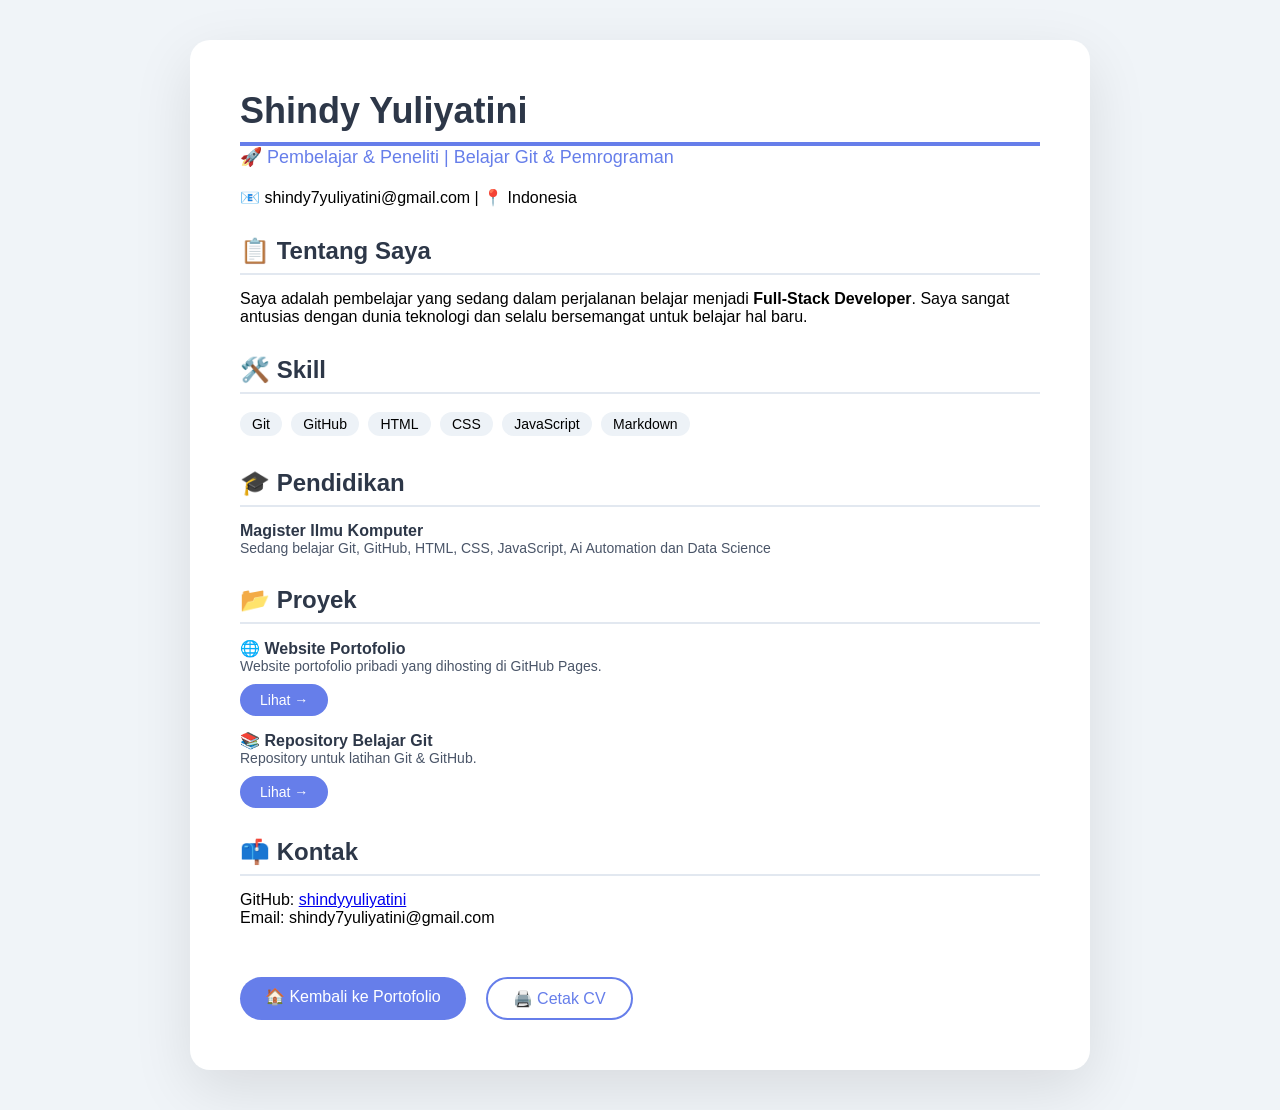
==== cv.html @ 32407810 "feat: perbaiki halaman portofolio" ====
<!DOCTYPE html>
<html lang="id">
<head>
    <meta charset="UTF-8">
    <meta name="viewport" content="width=device-width, initial-scale=1.0">
    <title>CV - Shindy Yuliyatini</title>
    <style>
        * {
            margin: 0;
            padding: 0;
            box-sizing: border-box;
        }
        body {
            font-family: 'Segoe UI', Tahoma, Geneva, Verdana, sans-serif;
            background: #f0f4f8;
            padding: 40px 20px;
            display: flex;
            justify-content: center;
        }
        .cv-container {
            max-width: 900px;
            width: 100%;
            background: white;
            padding: 50px;
            border-radius: 20px;
            box-shadow: 0 20px 60px rgba(0,0,0,0.1);
        }
        h1 {
            font-size: 36px;
            color: #2d3748;
            border-bottom: 4px solid #667eea;
            padding-bottom: 10px;
        }
        .subtitle {
            color: #667eea;
            font-size: 18px;
            margin-bottom: 20px;
        }
        .section {
            margin-top: 30px;
        }
        .section h2 {
            font-size: 24px;
            color: #2d3748;
            border-bottom: 2px solid #e2e8f0;
            padding-bottom: 8px;
            margin-bottom: 15px;
        }
        .item {
            margin-bottom: 15px;
        }
        .item .title {
            font-weight: bold;
            color: #2d3748;
        }
        .item .detail {
            color: #4a5568;
            font-size: 14px;
        }
        .badge {
            display: inline-block;
            background: #edf2f7;
            padding: 4px 12px;
            border-radius: 20px;
            font-size: 14px;
            margin: 3px 5px 3px 0;
        }
        .btn {
            display: inline-block;
            background: #667eea;
            color: white;
            padding: 10px 25px;
            border-radius: 30px;
            text-decoration: none;
            margin-top: 20px;
            transition: background 0.3s ease;
        }
        .btn:hover {
            background: #5a67d8;
        }
        .btn-outline {
            background: transparent;
            border: 2px solid #667eea;
            color: #667eea;
            margin-left: 10px;
        }
        .btn-outline:hover {
            background: #667eea;
            color: white;
        }
        @media (max-width: 600px) {
            .cv-container { padding: 25px; }
            h1 { font-size: 28px; }
        }
    </style>
</head>
<body>
    <div class="cv-container">
        <h1>Shindy Yuliyatini</h1>
        <div class="subtitle">🚀 Pembelajar & Peneliti | Belajar Git & 
Pemrograman</div>
        <p>📧 shindy7yuliyatini@gmail.com | 📍 Indonesia</p>

        <div class="section">
            <h2>📋 Tentang Saya</h2>
            <p>Saya adalah pembelajar  yang sedang dalam perjalanan 
belajar 
menjadi <strong>Full-Stack Developer</strong>. Saya sangat antusias dengan 
dunia teknologi dan selalu bersemangat untuk belajar hal baru.</p>
        </div>

        <div class="section">
            <h2>🛠️ Skill</h2>
            <div>
                <span class="badge">Git</span>
                <span class="badge">GitHub</span>
                <span class="badge">HTML</span>
                <span class="badge">CSS</span>
                <span class="badge">JavaScript</span>
                <span class="badge">Markdown</span>
            </div>
        </div>

        <div class="section">
            <h2>🎓 Pendidikan</h2>
            <div class="item">
                <div class="title">Magister Ilmu Komputer</div>
                <div class="detail">Sedang belajar Git, GitHub, HTML, CSS, 
JavaScript, Ai Automation dan Data Science</div>
            </div>
        </div>

        <div class="section">
            <h2>📂 Proyek</h2>
            <div class="item">
                <div class="title">🌐 Website Portofolio</div>
                <div class="detail">Website portofolio pribadi yang 
dihosting di GitHub Pages.</div>
                <a 
href="https://shindyyuliyatin.github.io/proyek-pertama/" class="btn" 
style="margin-top: 10px; padding: 8px 20px; font-size: 14px;">Lihat →</a>
            </div>
            <div class="item" style="margin-top: 15px;">
                <div class="title">📚 Repository Belajar Git</div>
                <div class="detail">Repository untuk latihan Git & 
GitHub.</div>
                <a 
href="https://github.com/shindyyuliyatini/proyek-pertama" class="btn" 
style="margin-top: 10px; padding: 8px 20px; font-size: 14px;">Lihat →</a>
            </div>
        </div>

        <div class="section">
            <h2>📫 Kontak</h2>
            <p>GitHub: <a 
href="https://github.com/shindyyuliyatini">shindyyuliyatini</a></p>
            <p>Email: shindy7yuliyatini@gmail.com</p>
        </div>

        <div style="margin-top: 30px; display: flex; flex-wrap: wrap; gap: 
10px;">
            <a href="https://shindyyuliyatini.github.io/proyek-pertama/" 
class="btn">🏠 Kembali ke Portofolio</a>
            <a href="#" class="btn btn-outline" 
onclick="window.print()">🖨️ Cetak CV</a>
        </div>
    </div>
</body>
</html>
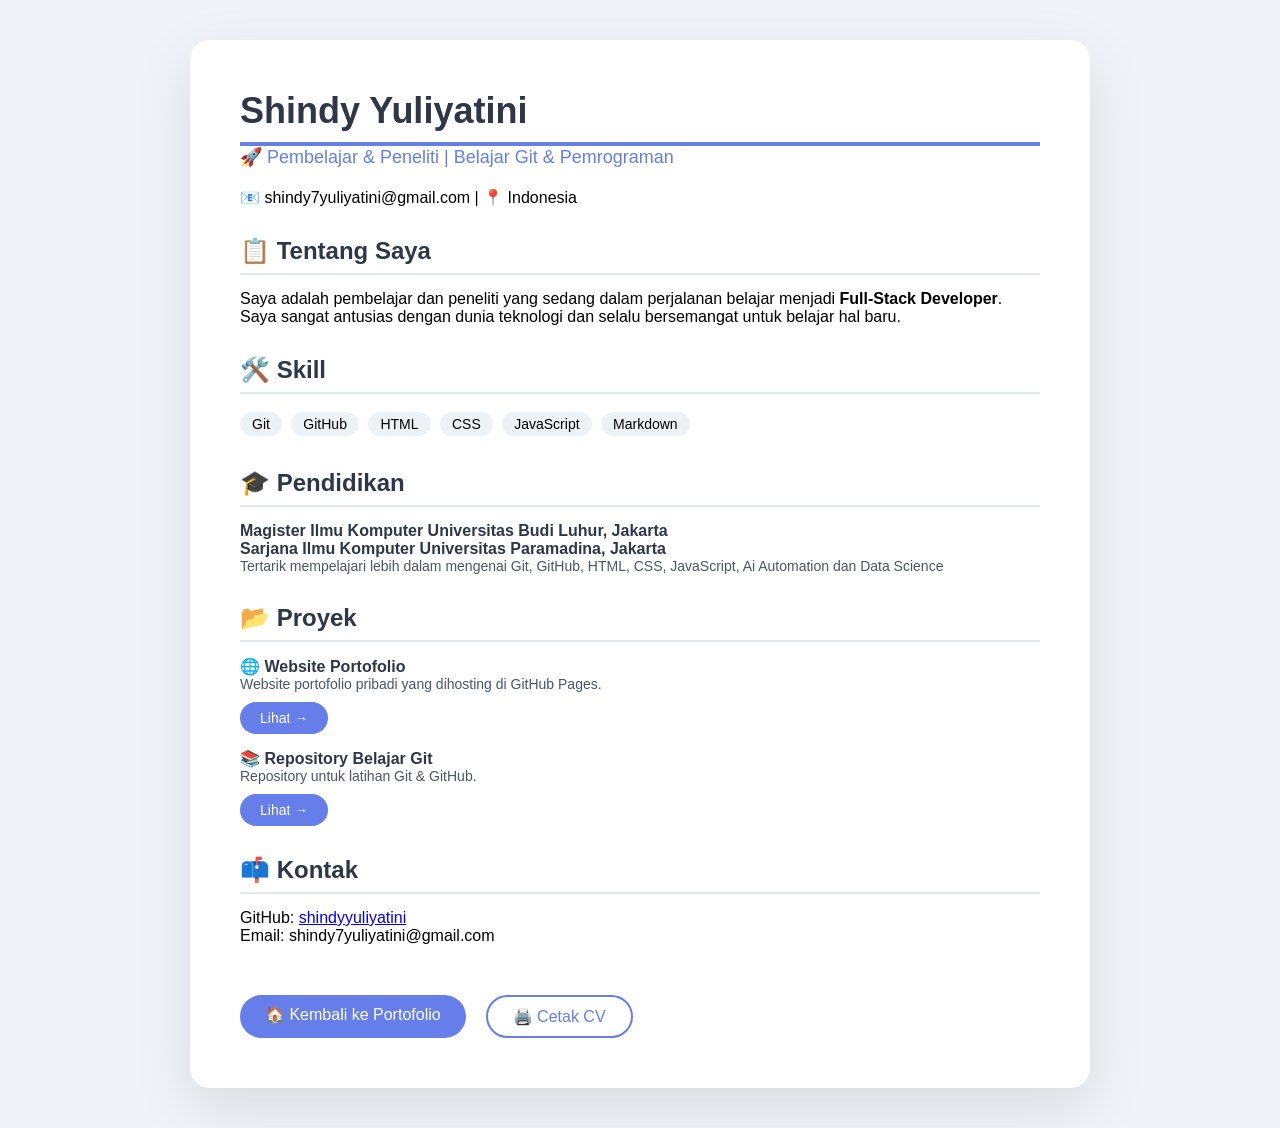
==== commit 8d7f169e: "fix: perbaiki cv" ====
--- a/cv.html
+++ b/cv.html
@@ -103,9 +103,8 @@
 
         <div class="section">
             <h2>📋 Tentang Saya</h2>
-            <p>Saya adalah pembelajar  yang sedang dalam perjalanan 
-belajar 
-menjadi <strong>Full-Stack Developer</strong>. Saya sangat antusias dengan 
+            <p>Saya adalah pembelajar dan peneliti  yang sedang dalam perjalanan 
+belajar menjadi <strong>Full-Stack Developer</strong>. Saya sangat antusias dengan 
 dunia teknologi dan selalu bersemangat untuk belajar hal baru.</p>
         </div>
 
@@ -124,9 +123,9 @@
         <div class="section">
             <h2>🎓 Pendidikan</h2>
             <div class="item">
-                <div class="title">Magister Ilmu Komputer</div>
-                <div class="detail">Sedang belajar Git, GitHub, HTML, CSS, 
-JavaScript, Ai Automation dan Data Science</div>
+                <div class="title">Magister Ilmu Komputer Universitas Budi Luhur, Jakarta</div>
+		<div class="title">Sarjana Ilmu Komputer Universitas Paramadina, Jakarta</div>
+                <div class="detail">Tertarik mempelajari lebih dalam mengenai Git, GitHub, HTML, CSS, JavaScript, Ai Automation dan Data Science</div>
             </div>
         </div>
 
@@ -167,3 +166,4 @@
     </div>
 </body>
 </html>
+ 
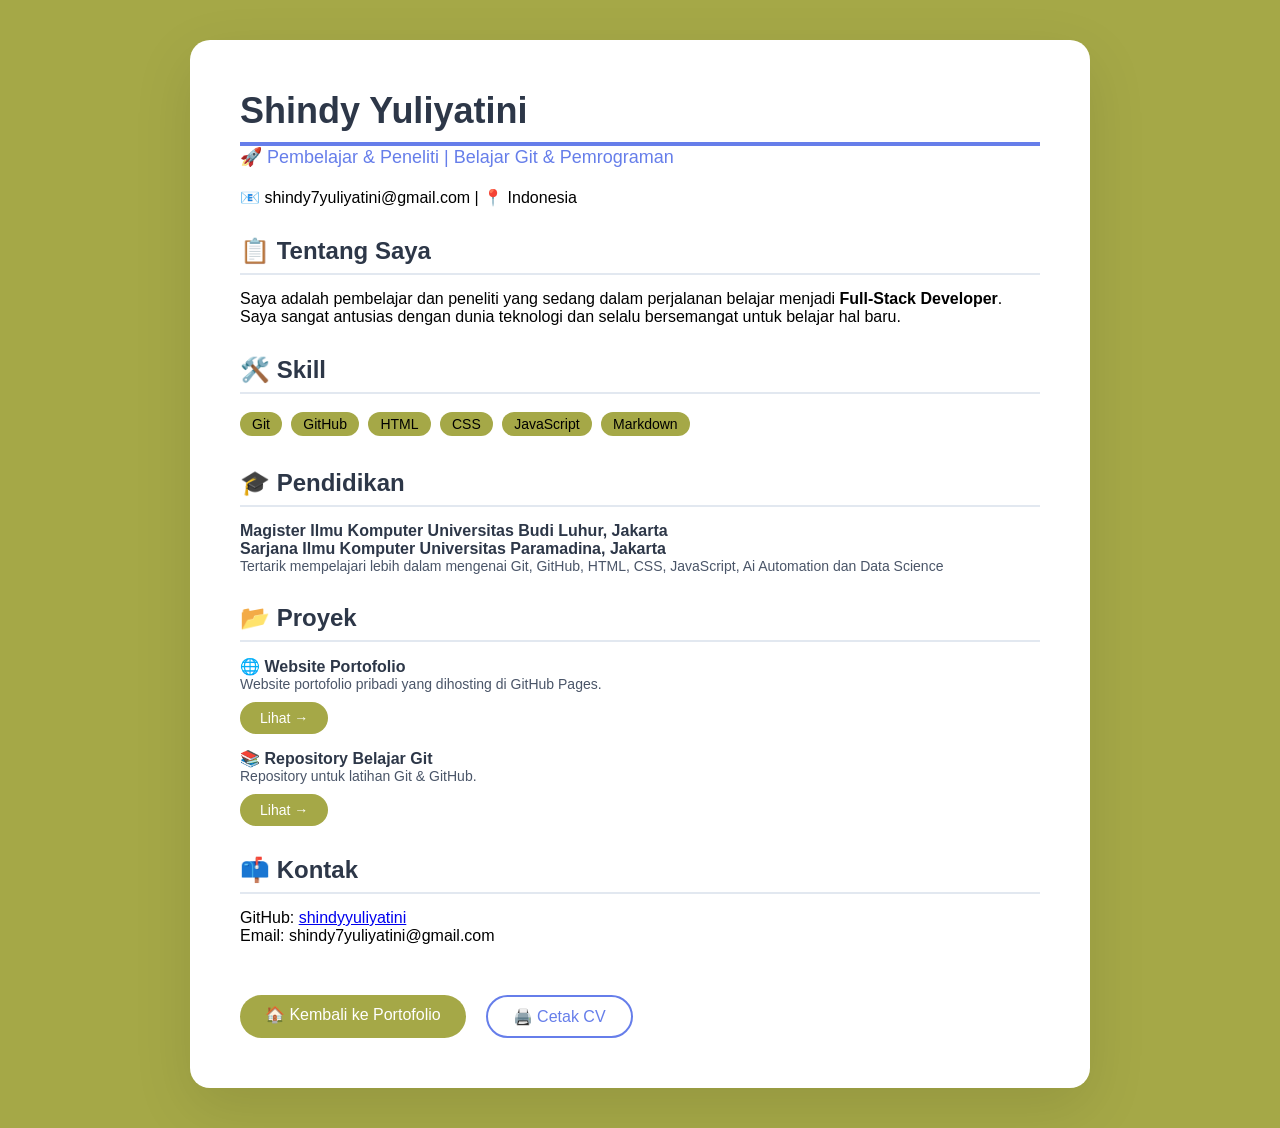
==== commit 18de98a3: "Change background color to #A5A847" ====
--- a/cv.html
+++ b/cv.html
@@ -12,7 +12,7 @@
         }
         body {
             font-family: 'Segoe UI', Tahoma, Geneva, Verdana, sans-serif;
-            background: #f0f4f8;
+            background: #A5A847;
             padding: 40px 20px;
             display: flex;
             justify-content: center;
@@ -59,7 +59,7 @@
         }
         .badge {
             display: inline-block;
-            background: #edf2f7;
+            background: #A5A847;
             padding: 4px 12px;
             border-radius: 20px;
             font-size: 14px;
@@ -67,7 +67,7 @@
         }
         .btn {
             display: inline-block;
-            background: #667eea;
+            background: #A5A847;
             color: white;
             padding: 10px 25px;
             border-radius: 30px;
@@ -85,7 +85,7 @@
             margin-left: 10px;
         }
         .btn-outline:hover {
-            background: #667eea;
+            background: #A5A847;
             color: white;
         }
         @media (max-width: 600px) {
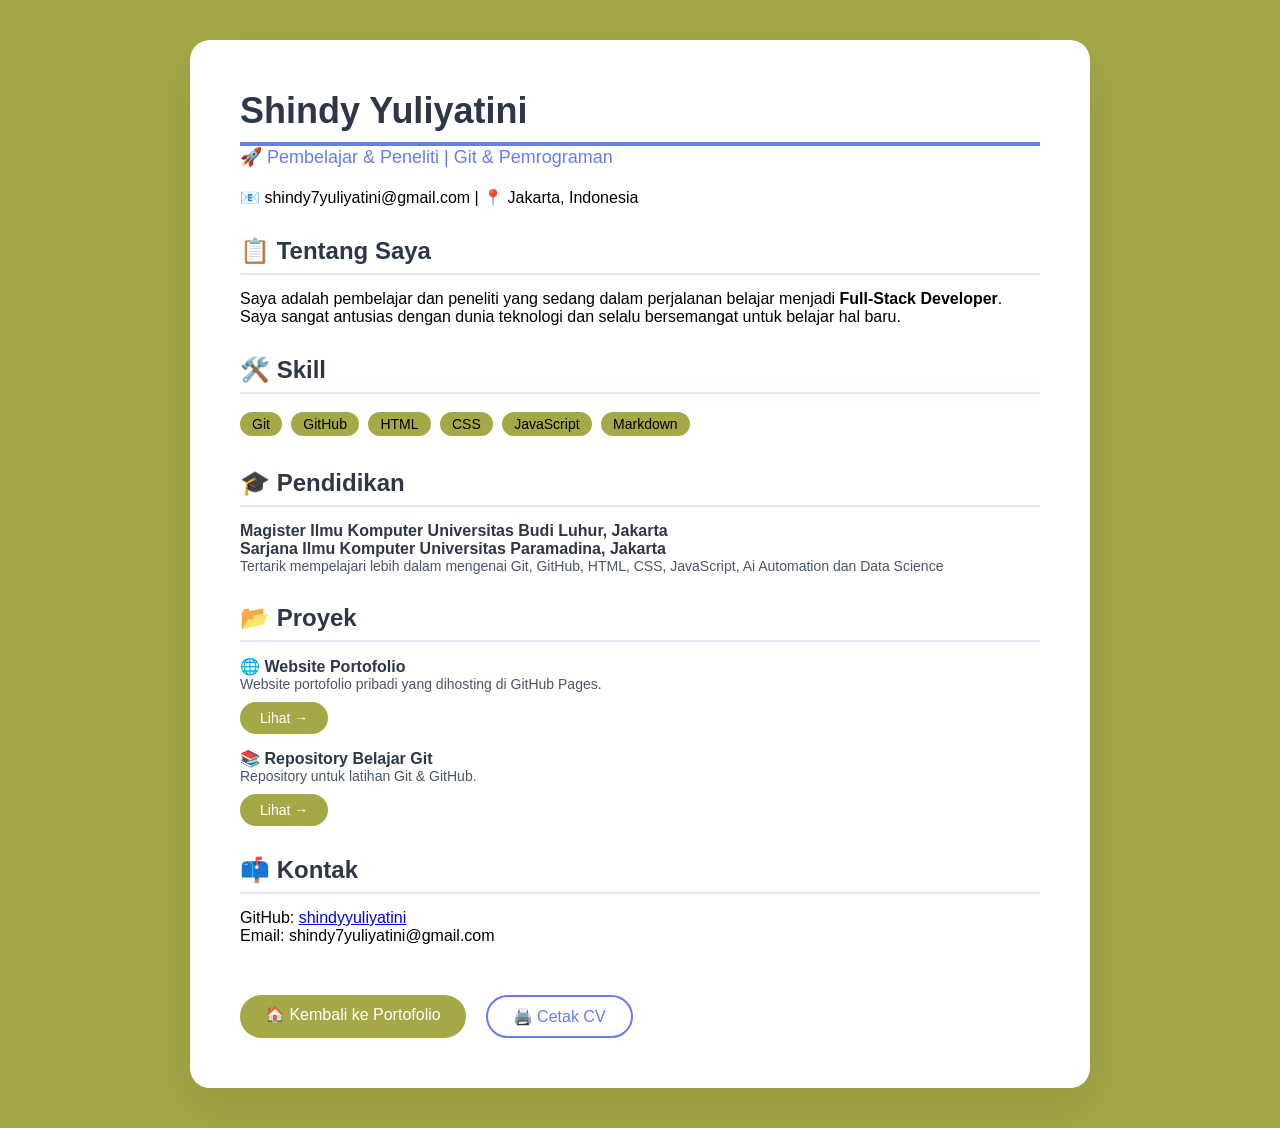
==== commit 08d1beab: "Update contact information and project details" ====
--- a/cv.html
+++ b/cv.html
@@ -97,15 +97,12 @@
 <body>
     <div class="cv-container">
         <h1>Shindy Yuliyatini</h1>
-        <div class="subtitle">🚀 Pembelajar & Peneliti | Belajar Git & 
-Pemrograman</div>
-        <p>📧 shindy7yuliyatini@gmail.com | 📍 Indonesia</p>
+        <div class="subtitle">🚀 Pembelajar & Peneliti | Git & Pemrograman</div>
+        <p>📧 shindy7yuliyatini@gmail.com | 📍 Jakarta, Indonesia</p>
 
         <div class="section">
             <h2>📋 Tentang Saya</h2>
-            <p>Saya adalah pembelajar dan peneliti  yang sedang dalam perjalanan 
-belajar menjadi <strong>Full-Stack Developer</strong>. Saya sangat antusias dengan 
-dunia teknologi dan selalu bersemangat untuk belajar hal baru.</p>
+            <p>Saya adalah pembelajar dan peneliti  yang sedang dalam perjalanan belajar menjadi <strong>Full-Stack Developer</strong>. Saya sangat antusias dengan dunia teknologi dan selalu bersemangat untuk belajar hal baru.</p>
         </div>
 
         <div class="section">
@@ -133,35 +130,25 @@
             <h2>📂 Proyek</h2>
             <div class="item">
                 <div class="title">🌐 Website Portofolio</div>
-                <div class="detail">Website portofolio pribadi yang 
-dihosting di GitHub Pages.</div>
-                <a 
-href="https://shindyyuliyatin.github.io/proyek-pertama/" class="btn" 
-style="margin-top: 10px; padding: 8px 20px; font-size: 14px;">Lihat →</a>
+                <div class="detail">Website portofolio pribadi yang dihosting di GitHub Pages.</div>
+                <a href="https://shindyyuliyatini.github.io/s-yuliyatini" class="btn" style="margin-top: 10px; padding: 8px 20px; font-size: 14px;">Lihat →</a>
             </div>
             <div class="item" style="margin-top: 15px;">
                 <div class="title">📚 Repository Belajar Git</div>
-                <div class="detail">Repository untuk latihan Git & 
-GitHub.</div>
-                <a 
-href="https://github.com/shindyyuliyatini/proyek-pertama" class="btn" 
-style="margin-top: 10px; padding: 8px 20px; font-size: 14px;">Lihat →</a>
+                <div class="detail">Repository untuk latihan Git & GitHub.</div>
+                <a href="https://shindyyuliyatini.github.io/s-yuliyatini" class="btn" style="margin-top: 10px; padding: 8px 20px; font-size: 14px;">Lihat →</a>
             </div>
         </div>
 
         <div class="section">
             <h2>📫 Kontak</h2>
-            <p>GitHub: <a 
-href="https://github.com/shindyyuliyatini">shindyyuliyatini</a></p>
+            <p>GitHub: <a href="https://github.com/shindyyuliyatini">shindyyuliyatini</a></p>
             <p>Email: shindy7yuliyatini@gmail.com</p>
         </div>
 
-        <div style="margin-top: 30px; display: flex; flex-wrap: wrap; gap: 
-10px;">
-            <a href="https://shindyyuliyatini.github.io/proyek-pertama/" 
-class="btn">🏠 Kembali ke Portofolio</a>
-            <a href="#" class="btn btn-outline" 
-onclick="window.print()">🖨️ Cetak CV</a>
+        <div style="margin-top: 30px; display: flex; flex-wrap: wrap; gap: 10px;">
+            <a href="https://shindyyuliyatini.github.io/s-yuliyatini" class="btn">🏠 Kembali ke Portofolio</a>
+            <a href="#" class="btn btn-outline" onclick="window.print()">🖨️ Cetak CV</a>
         </div>
     </div>
 </body>
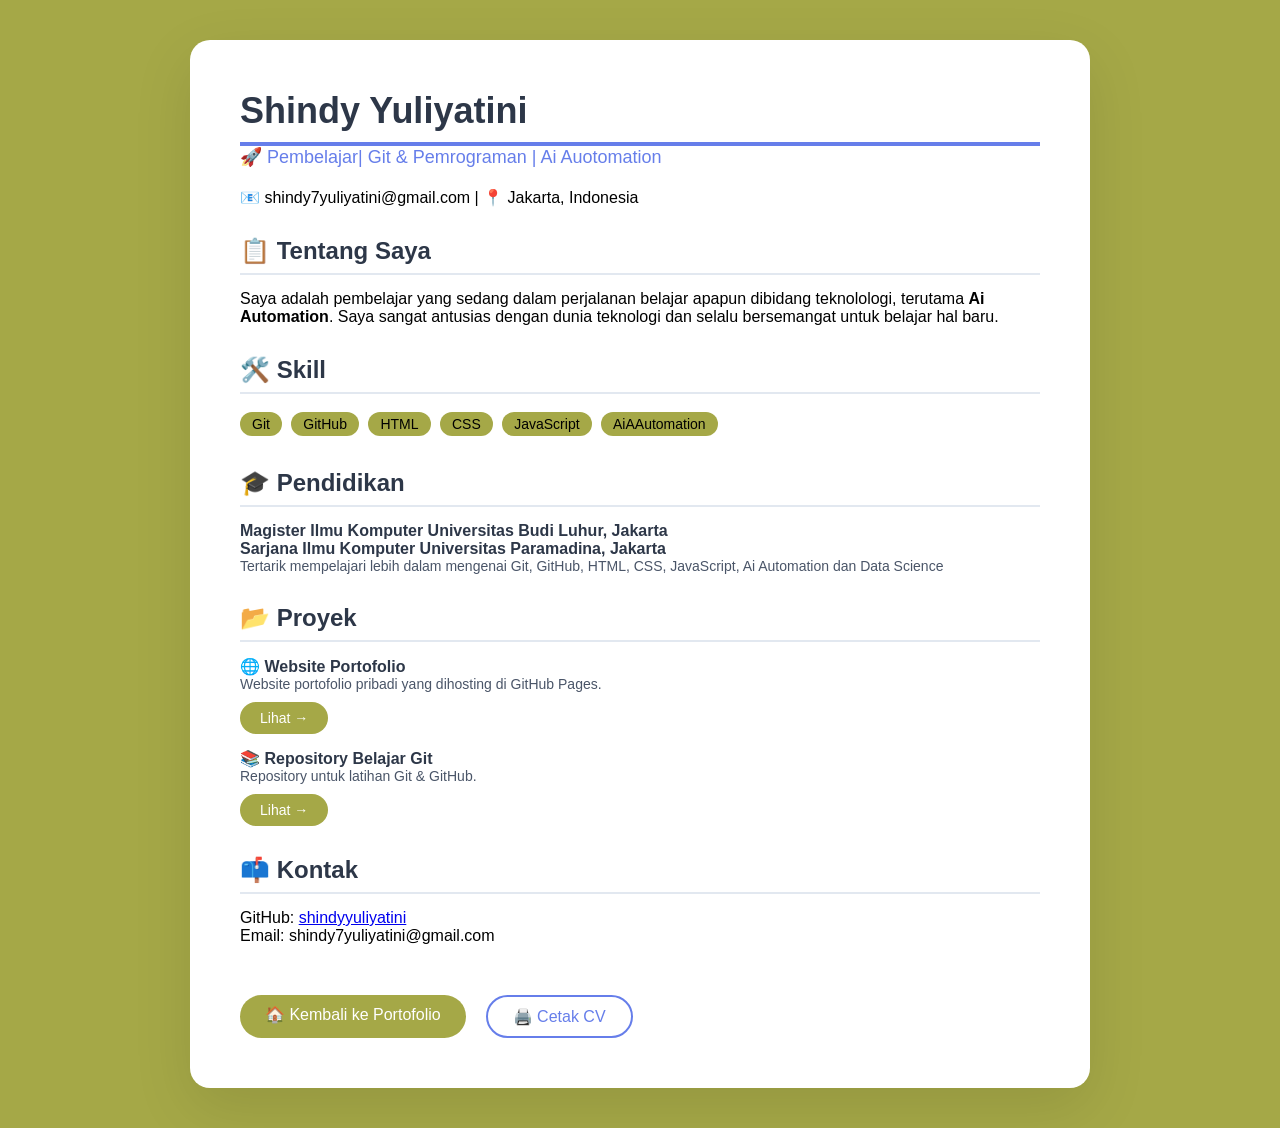
==== commit c4c42465: "Revise CV content for clarity and focus on Ai Automation Updated subtitle and about section to inclu" ====
--- a/cv.html
+++ b/cv.html
@@ -97,12 +97,12 @@
 <body>
     <div class="cv-container">
         <h1>Shindy Yuliyatini</h1>
-        <div class="subtitle">🚀 Pembelajar & Peneliti | Git & Pemrograman</div>
+        <div class="subtitle">🚀 Pembelajar| Git & Pemrograman | Ai Auotomation</div>
         <p>📧 shindy7yuliyatini@gmail.com | 📍 Jakarta, Indonesia</p>
 
         <div class="section">
             <h2>📋 Tentang Saya</h2>
-            <p>Saya adalah pembelajar dan peneliti  yang sedang dalam perjalanan belajar menjadi <strong>Full-Stack Developer</strong>. Saya sangat antusias dengan dunia teknologi dan selalu bersemangat untuk belajar hal baru.</p>
+            <p>Saya adalah pembelajar yang sedang dalam perjalanan belajar apapun dibidang teknolologi, terutama <strong>Ai Automation</strong>. Saya sangat antusias dengan dunia teknologi dan selalu bersemangat untuk belajar hal baru.</p>
         </div>
 
         <div class="section">
@@ -113,7 +113,7 @@
                 <span class="badge">HTML</span>
                 <span class="badge">CSS</span>
                 <span class="badge">JavaScript</span>
-                <span class="badge">Markdown</span>
+                <span class="badge">AiAAutomation</span>
             </div>
         </div>
 
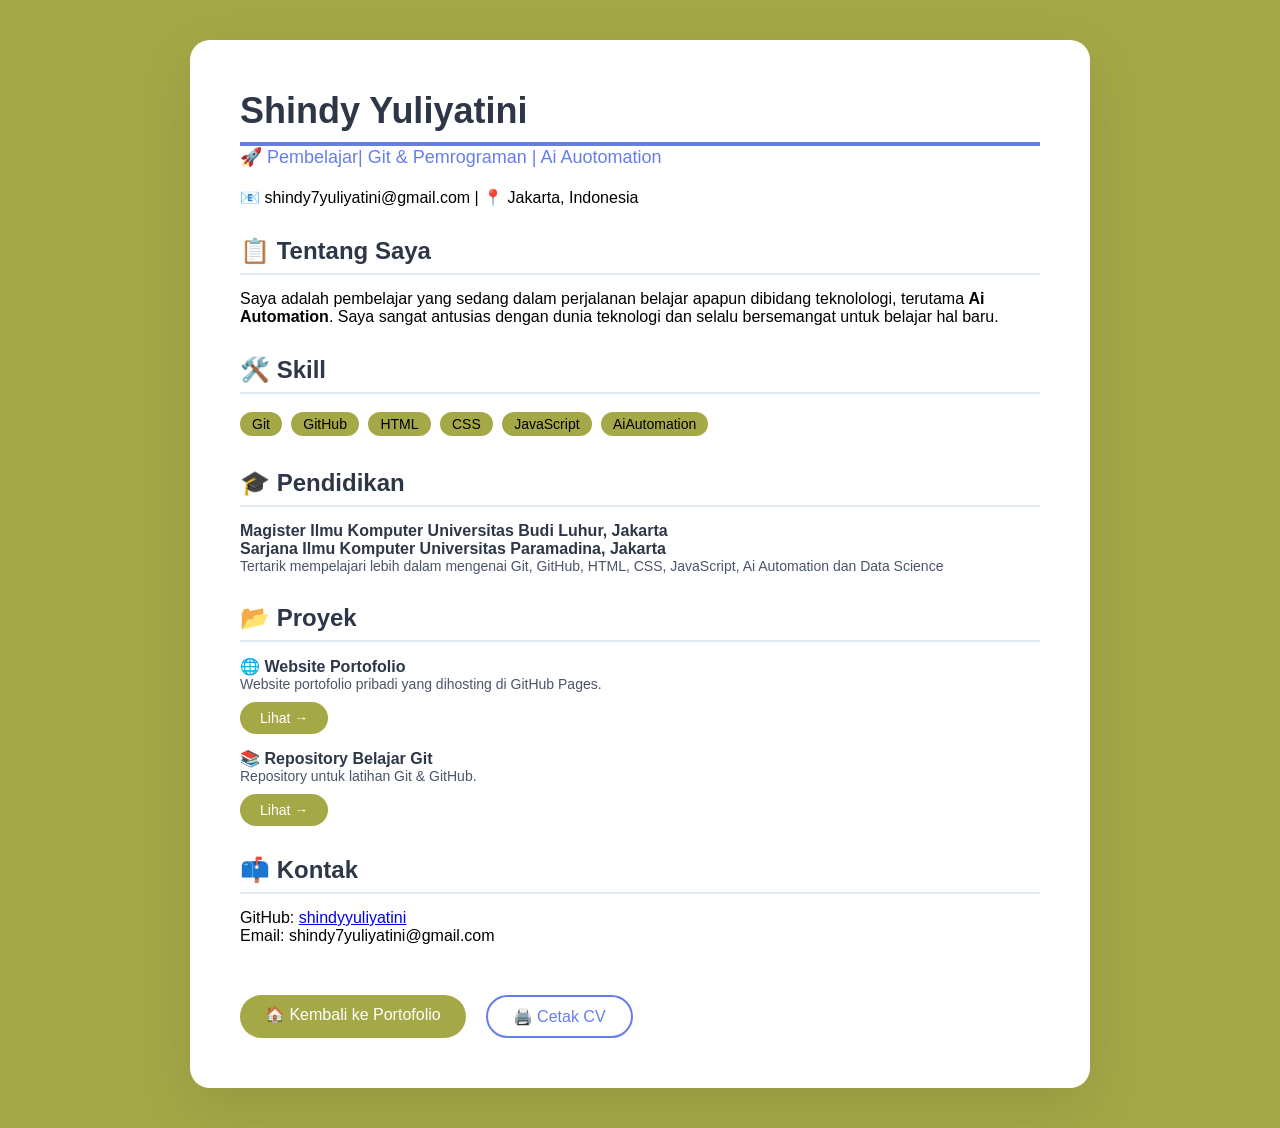
==== commit 469456ad: "Fix typo in badge from 'AiAAutomation' to 'AiAutomation'" ====
--- a/cv.html
+++ b/cv.html
@@ -113,7 +113,7 @@
                 <span class="badge">HTML</span>
                 <span class="badge">CSS</span>
                 <span class="badge">JavaScript</span>
-                <span class="badge">AiAAutomation</span>
+                <span class="badge">AiAutomation</span>
             </div>
         </div>
 
